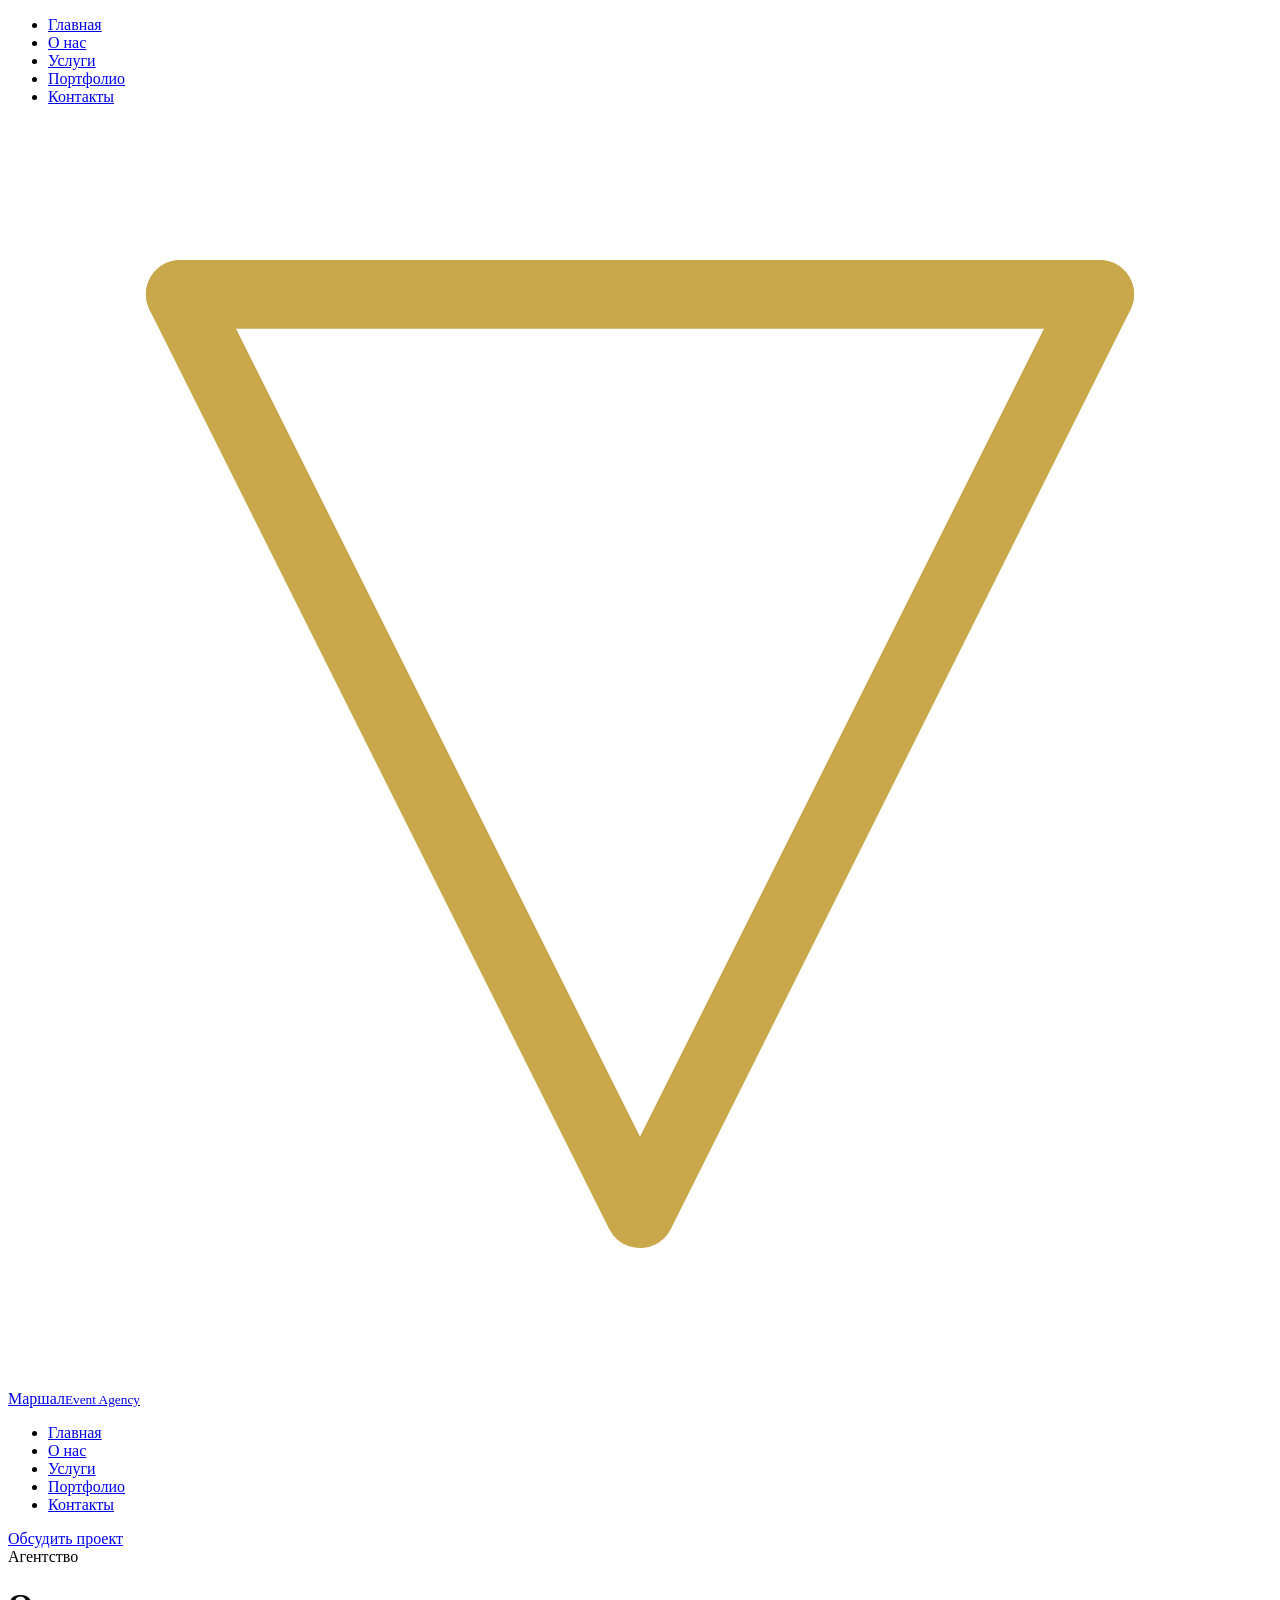
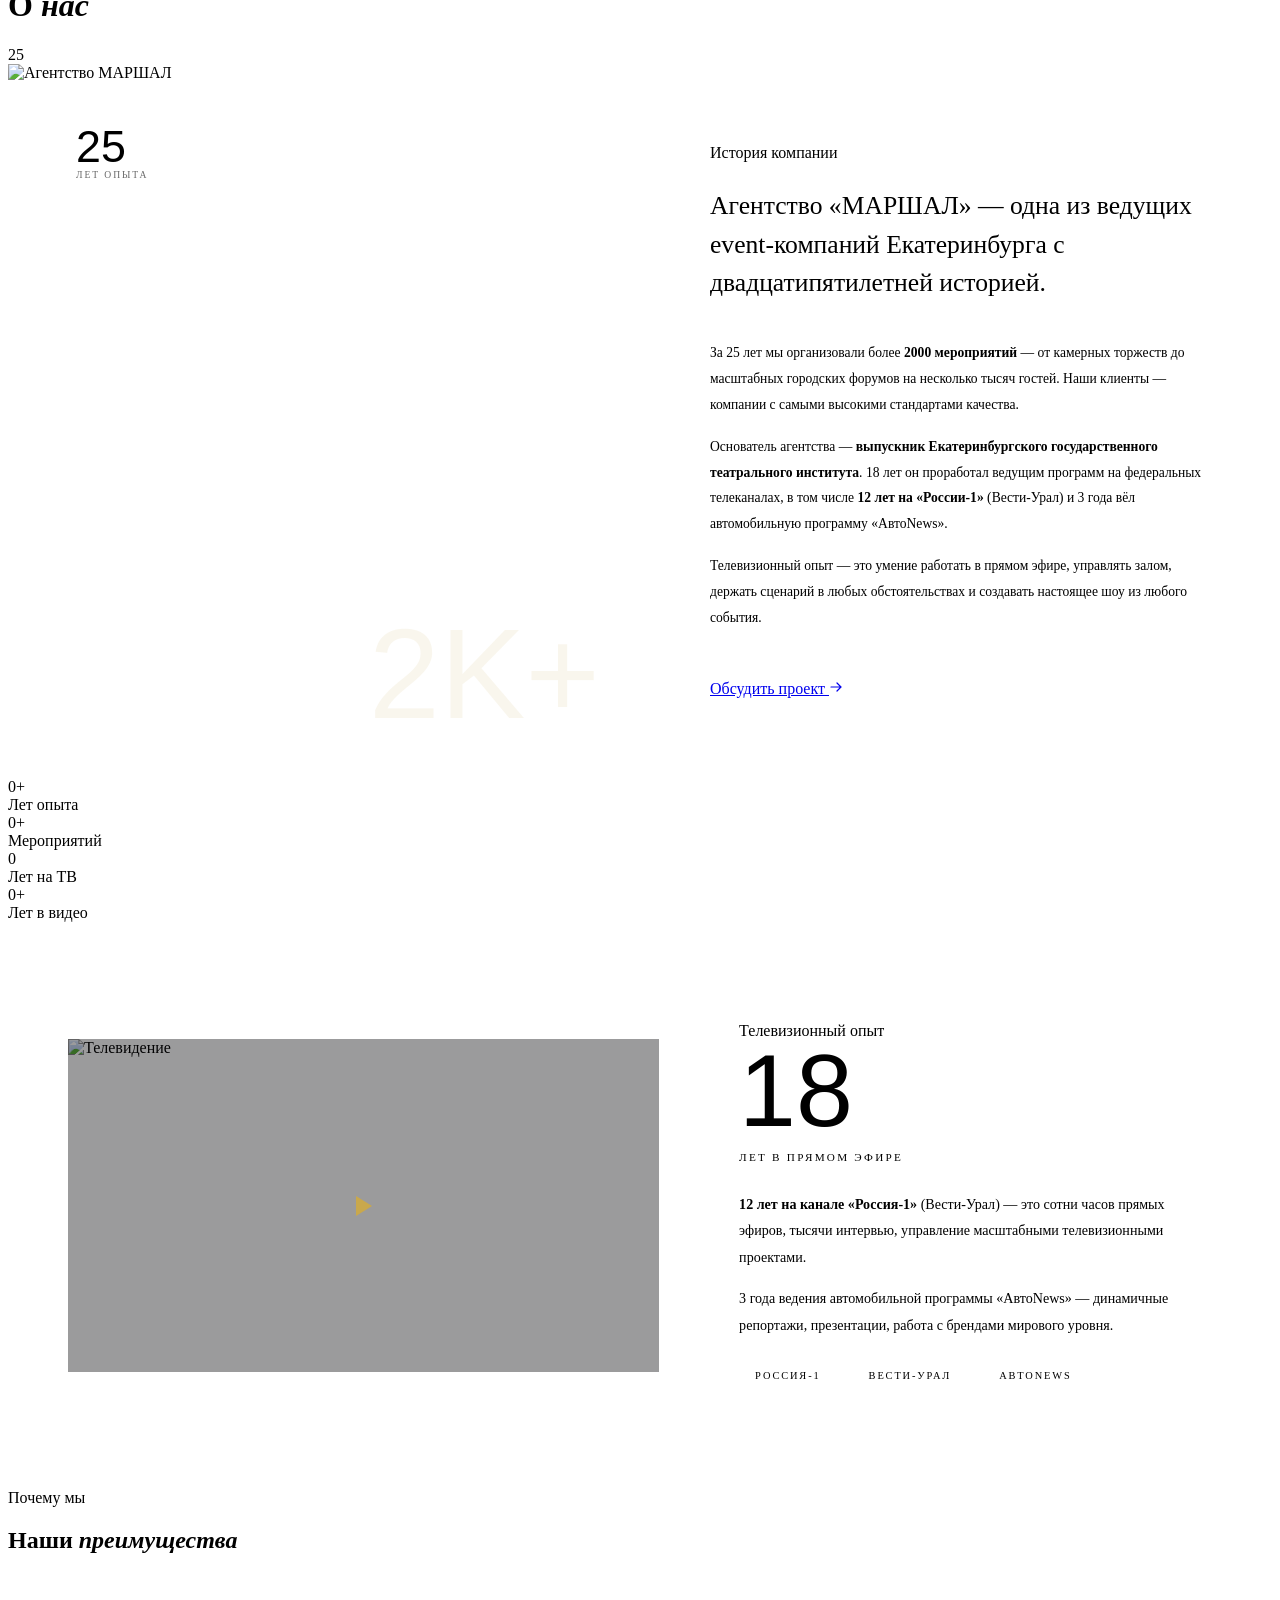
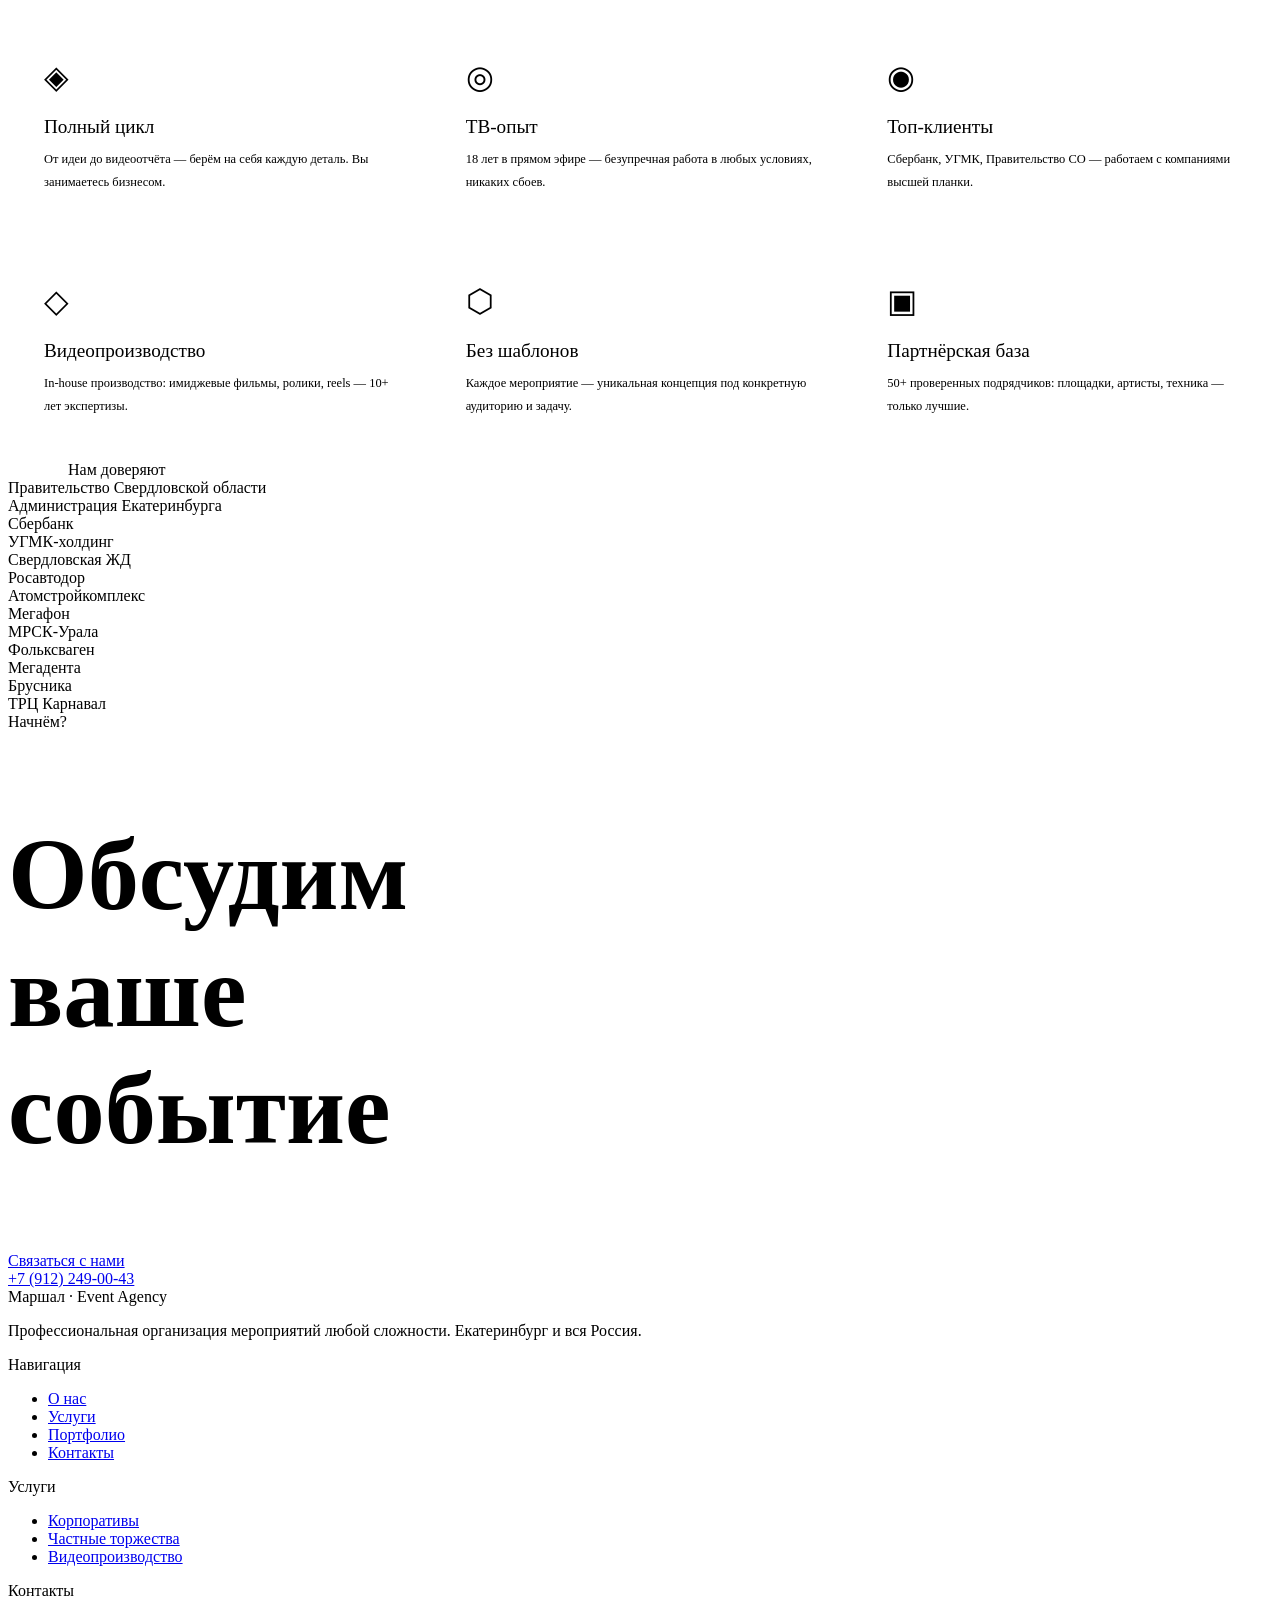
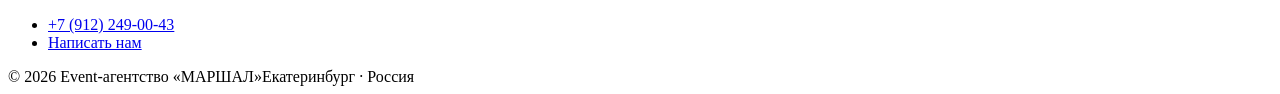
==== about.html @ 6075351e "Add files via upload" ====
<!DOCTYPE html>
<html lang="ru">
<head>
  <meta charset="UTF-8">
  <meta name="viewport" content="width=device-width, initial-scale=1.0">
  <title>О нас — МАРШАЛ Event Agency</title>
  <link rel="stylesheet" href="css/style.css">
  <style>
    .about-story {
      display: grid; grid-template-columns: 1fr 1fr; gap: 0;
      background: var(--dark-1);
    }
    .story-visual {
      position: relative; overflow: hidden; min-height: 600px;
      background: var(--dark-3);
    }
    .story-visual img { width: 100%; height: 100%; object-fit: cover; }
    .story-visual-num {
      position: absolute; bottom: 40px; right: 40px;
      font-family: 'Bebas Neue', sans-serif;
      font-size: 8rem; color: rgba(201,168,76,0.1); line-height: 1;
    }
    .story-visual-badge {
      position: absolute; top: 40px; left: 40px;
      background: var(--gold); padding: 20px 28px;
    }
    .badge-num {
      font-family: 'Bebas Neue', sans-serif; font-size: 2.8rem;
      color: var(--black); line-height: 1;
    }
    .badge-label {
      font-size: 0.6rem; letter-spacing: 0.2em; text-transform: uppercase;
      color: rgba(0,0,0,0.6);
    }
    .story-text {
      padding: 80px 70px;
      display: flex; flex-direction: column; justify-content: center;
    }
    .story-lead {
      font-family: 'Cormorant Garamond', serif;
      font-size: clamp(1.4rem, 2vw, 2.2rem);
      font-weight: 300; color: var(--cream); line-height: 1.5; margin-bottom: 24px;
    }
    .story-body { font-size: 0.85rem; line-height: 1.9; color: var(--cream-dim); }
    .story-body p + p { margin-top: 16px; }
    .story-body strong { color: var(--cream); }

    .strengths-grid {
      display: grid; grid-template-columns: repeat(3,1fr);
      gap: 1px; background: var(--border-dark); border: 1px solid var(--border-dark);
      margin-top: 60px;
    }
    .strength-item {
      background: var(--dark-1); padding: 44px 36px;
      position: relative; overflow: hidden;
      transition: background 0.3s;
    }
    .strength-item:hover { background: var(--dark-2); }
    .strength-item::after {
      content: ''; position: absolute; left: 0; bottom: 0;
      width: 0; height: 2px; background: var(--gold);
      transition: width 0.5s var(--ease-out);
    }
    .strength-item:hover::after { width: 100%; }
    .strength-icon { font-size: 2rem; color: var(--gold); margin-bottom: 20px; }
    .strength-title {
      font-family: 'Cormorant Garamond', serif;
      font-size: 1.2rem; color: var(--cream); margin-bottom: 10px;
    }
    .strength-desc { font-size: 0.78rem; line-height: 1.8; color: var(--cream-dim); }

    .tv-section {
      background: var(--dark-2); padding: 100px 60px;
      display: grid; grid-template-columns: 5fr 4fr; gap: 80px; align-items: center;
    }
    .tv-visual {
      position: relative; aspect-ratio: 16/9;
      background: var(--dark-3); overflow: hidden;
    }
    .tv-visual img { width: 100%; height: 100%; object-fit: cover; }
    .tv-play {
      position: absolute; inset: 0;
      display: flex; align-items: center; justify-content: center;
      background: rgba(7,7,8,0.4);
    }
    .tv-play-ring {
      width: 80px; height: 80px; border-radius: 50%;
      border: 2px solid var(--gold);
      display: flex; align-items: center; justify-content: center;
      transition: transform 0.3s, background 0.3s;
    }
    .tv-visual:hover .tv-play-ring { transform: scale(1.1); background: rgba(201,168,76,0.15); }
    .tv-years {
      font-family: 'Bebas Neue', sans-serif;
      font-size: clamp(4rem, 8vw, 8rem); color: var(--gold);
      line-height: 1; margin-bottom: 8px;
    }
    .tv-label { font-size: 0.7rem; letter-spacing: 0.2em; text-transform: uppercase; color: var(--cream-dim); margin-bottom: 28px; }
    .tv-text { font-size: 0.88rem; line-height: 1.9; color: var(--cream-dim); }
    .tv-text strong { color: var(--cream); }
    .tv-channels {
      display: flex; gap: 16px; flex-wrap: wrap; margin-top: 24px;
    }
    .tv-channel {
      font-size: 0.65rem; letter-spacing: 0.18em; text-transform: uppercase;
      color: var(--black); background: var(--gold); padding: 8px 16px;
    }

    @media (max-width: 900px) {
      .about-story { grid-template-columns: 1fr; }
      .story-visual { min-height: 300px; }
      .story-text { padding: 48px 24px; }
      .strengths-grid { grid-template-columns: 1fr 1fr; }
      .tv-section { grid-template-columns: 1fr; padding: 60px 24px; gap: 40px; }
    }
    @media (max-width: 600px) {
      .strengths-grid { grid-template-columns: 1fr; }
    }
  </style>
</head>
<body>
<div class="noise"></div>
<div class="cursor-dot"></div>
<div class="cursor-ring"></div>
<div class="cursor-label"></div>

<div class="mobile-overlay">
  <ul class="mobile-nav">
    <li><a href="index.html">Главная</a></li>
    <li><a href="about.html">О нас</a></li>
    <li><a href="services.html">Услуги</a></li>
    <li><a href="portfolio.html">Портфолио</a></li>
    <li><a href="contacts.html">Контакты</a></li>
  </ul>
</div>

<header class="nav">
  <a href="index.html" class="nav-logo">
    <div class="nav-logo-icon">
      <svg viewBox="0 0 22 22" fill="none"><path d="M3 3L11 19L19 3" stroke="#c9a84c" stroke-width="1.2" stroke-linecap="round" stroke-linejoin="round"/><path d="M3 3h16" stroke="#c9a84c" stroke-width="1.2" stroke-linecap="round"/></svg>
    </div>
    <div class="nav-logo-text">Маршал<small>Event Agency</small></div>
  </a>
  <ul class="nav-links">
    <li><a href="index.html">Главная</a></li>
    <li><a href="about.html" class="active">О нас</a></li>
    <li><a href="services.html">Услуги</a></li>
    <li><a href="portfolio.html">Портфолио</a></li>
    <li><a href="contacts.html">Контакты</a></li>
  </ul>
  <a href="contacts.html" class="nav-cta"><span>Обсудить проект</span></a>
  <div class="burger"><span></span><span></span><span></span></div>
</header>

<div class="inner-hero">
  <div class="inner-hero-grid"></div>
  <div class="inner-hero-content">
    <div class="inner-tag">Агентство</div>
    <h1 class="inner-title">О <em>нас</em></h1>
  </div>
  <div class="inner-hero-num">25</div>
</div>

<!-- STORY -->
<div class="about-story">
  <div class="story-visual">
    <img src="images/about-story.jpg" alt="Агентство МАРШАЛ">
    <div class="story-visual-badge">
      <div class="badge-num">25</div>
      <div class="badge-label">лет опыта</div>
    </div>
    <div class="story-visual-num">2K+</div>
  </div>
  <div class="story-text">
    <div class="s-tag" data-reveal>История компании</div>
    <p class="story-lead" data-reveal data-delay="2">
      Агентство «МАРШАЛ» — одна из ведущих event-компаний Екатеринбурга
      с двадцатипятилетней историей.
    </p>
    <div class="story-body" data-reveal data-delay="3">
      <p>
        За 25 лет мы организовали более <strong>2000 мероприятий</strong> —
        от камерных торжеств до масштабных городских форумов на несколько тысяч гостей.
        Наши клиенты — компании с самыми высокими стандартами качества.
      </p>
      <p>
        Основатель агентства — <strong>выпускник Екатеринбургского государственного
        театрального института</strong>. 18 лет он проработал ведущим программ
        на федеральных телеканалах, в том числе <strong>12 лет на «России-1»</strong>
        (Вести-Урал) и 3 года вёл автомобильную программу «АвтоNews».
      </p>
      <p>
        Телевизионный опыт — это умение работать в прямом эфире, управлять
        залом, держать сценарий в любых обстоятельствах и создавать
        настоящее шоу из любого события.
      </p>
    </div>
    <div style="margin-top:36px;" data-reveal data-delay="4">
      <a href="contacts.html" class="btn-gold">
        <span>Обсудить проект</span>
        <svg width="14" height="14" viewBox="0 0 14 14" fill="none"><path d="M2 7h10M8 3l4 4-4 4" stroke="currentColor" stroke-width="1.2" stroke-linecap="round"/></svg>
      </a>
    </div>
  </div>
</div>

<!-- STATS -->
<div class="stats-band">
  <div class="stat-col"><div class="stat-num"><span data-count="25">0</span>+</div><div class="stat-text">Лет опыта</div></div>
  <div class="stat-col"><div class="stat-num"><span data-count="2000">0</span>+</div><div class="stat-text">Мероприятий</div></div>
  <div class="stat-col"><div class="stat-num"><span data-count="18">0</span></div><div class="stat-text">Лет на ТВ</div></div>
  <div class="stat-col"><div class="stat-num"><span data-count="10">0</span>+</div><div class="stat-text">Лет в видео</div></div>
</div>

<!-- TV SECTION -->
<div class="tv-section">
  <div class="tv-visual" data-reveal>
    <img src="images/tv-bg.jpg" alt="Телевидение">
    <div class="tv-play">
      <div class="tv-play-ring">
        <svg width="20" height="24" viewBox="0 0 20 24" fill="none"><path d="M2 2l16 10L2 22V2z" fill="#c9a84c"/></svg>
      </div>
    </div>
  </div>
  <div data-reveal data-delay="2">
    <div class="s-tag">Телевизионный опыт</div>
    <div class="tv-years">18</div>
    <div class="tv-label">Лет в прямом эфире</div>
    <div class="tv-text">
      <p>
        <strong>12 лет на канале «Россия-1»</strong> (Вести-Урал) — это сотни
        часов прямых эфиров, тысячи интервью, управление масштабными
        телевизионными проектами.
      </p>
      <p style="margin-top:14px;">
        3 года ведения автомобильной программы «АвтоNews» — динамичные
        репортажи, презентации, работа с брендами мирового уровня.
      </p>
    </div>
    <div class="tv-channels" style="margin-top:24px;">
      <div class="tv-channel">Россия-1</div>
      <div class="tv-channel">Вести-Урал</div>
      <div class="tv-channel">АвтоNews</div>
    </div>
  </div>
</div>

<!-- STRENGTHS -->
<section class="section" style="background:var(--black);">
  <div class="s-tag" data-reveal>Почему мы</div>
  <h2 class="s-title" data-reveal data-delay="2">Наши <em>преимущества</em></h2>
  <div class="strengths-grid" data-reveal data-delay="3">
    <div class="strength-item">
      <div class="strength-icon">◈</div>
      <div class="strength-title">Полный цикл</div>
      <div class="strength-desc">От идеи до видеоотчёта — берём на себя каждую деталь. Вы занимаетесь бизнесом.</div>
    </div>
    <div class="strength-item">
      <div class="strength-icon">◎</div>
      <div class="strength-title">ТВ-опыт</div>
      <div class="strength-desc">18 лет в прямом эфире — безупречная работа в любых условиях, никаких сбоев.</div>
    </div>
    <div class="strength-item">
      <div class="strength-icon">◉</div>
      <div class="strength-title">Топ-клиенты</div>
      <div class="strength-desc">Сбербанк, УГМК, Правительство СО — работаем с компаниями высшей планки.</div>
    </div>
    <div class="strength-item">
      <div class="strength-icon">◇</div>
      <div class="strength-title">Видеопроизводство</div>
      <div class="strength-desc">In-house производство: имиджевые фильмы, ролики, reels — 10+ лет экспертизы.</div>
    </div>
    <div class="strength-item">
      <div class="strength-icon">⬡</div>
      <div class="strength-title">Без шаблонов</div>
      <div class="strength-desc">Каждое мероприятие — уникальная концепция под конкретную аудиторию и задачу.</div>
    </div>
    <div class="strength-item">
      <div class="strength-icon">▣</div>
      <div class="strength-title">Партнёрская база</div>
      <div class="strength-desc">50+ проверенных подрядчиков: площадки, артисты, техника — только лучшие.</div>
    </div>
  </div>
</section>

<!-- CLIENTS -->
<section class="clients-section">
  <div style="padding:0 60px;" data-reveal><div class="s-tag">Нам доверяют</div></div>
  <div class="clients-marquee-wrap">
    <div class="clients-marquee">
      <div class="client-tag"><span class="client-dot"></span>Правительство Свердловской области</div>
      <div class="client-tag"><span class="client-dot"></span>Администрация Екатеринбурга</div>
      <div class="client-tag"><span class="client-dot"></span>Сбербанк</div>
      <div class="client-tag"><span class="client-dot"></span>УГМК-холдинг</div>
      <div class="client-tag"><span class="client-dot"></span>Свердловская ЖД</div>
      <div class="client-tag"><span class="client-dot"></span>Росавтодор</div>
      <div class="client-tag"><span class="client-dot"></span>Атомстройкомплекс</div>
      <div class="client-tag"><span class="client-dot"></span>Мегафон</div>
      <div class="client-tag"><span class="client-dot"></span>МРСК-Урала</div>
      <div class="client-tag"><span class="client-dot"></span>Фольксваген</div>
      <div class="client-tag"><span class="client-dot"></span>Мегадента</div>
      <div class="client-tag"><span class="client-dot"></span>Брусника</div>
      <div class="client-tag"><span class="client-dot"></span>ТРЦ Карнавал</div>
    </div>
  </div>
</section>

<!-- CTA -->
<section class="cta-section" style="min-height:50vh;">
  <div class="cta-bg"></div>
  <div class="cta-grid-lines"></div>
  <div class="cta-content">
    <div class="cta-sup" data-reveal>Начнём?</div>
    <h2 class="cta-title" style="font-size:clamp(3.5rem,8vw,8rem);" data-reveal data-delay="2">
      Обсудим<br><span class="gold">ваше</span><br>событие
    </h2>
    <div class="cta-actions" data-reveal data-delay="3" style="margin-top:32px;">
      <a href="contacts.html" class="btn-gold"><span>Связаться с нами</span></a>
    </div>
    <a href="tel:+79122490043" class="cta-phone" data-reveal data-delay="4">+7 (912) 249-00-43</a>
  </div>
</section>

<footer>
  <div class="footer-top">
    <div><div class="footer-logo">Маршал <span>·</span> Event Agency</div><p class="footer-tag">Профессиональная организация мероприятий любой сложности. Екатеринбург и вся Россия.</p></div>
    <div><div class="f-col-title">Навигация</div><ul class="f-links"><li><a href="about.html">О нас</a></li><li><a href="services.html">Услуги</a></li><li><a href="portfolio.html">Портфолио</a></li><li><a href="contacts.html">Контакты</a></li></ul></div>
    <div><div class="f-col-title">Услуги</div><ul class="f-links"><li><a href="services.html">Корпоративы</a></li><li><a href="services.html">Частные торжества</a></li><li><a href="services.html">Видеопроизводство</a></li></ul></div>
    <div><div class="f-col-title">Контакты</div><ul class="f-links"><li><a href="tel:+79122490043">+7 (912) 249-00-43</a></li><li><a href="contacts.html">Написать нам</a></li></ul></div>
  </div>
  <div class="footer-bottom"><span>© 2026 Event-агентство «МАРШАЛ»</span><span>Екатеринбург · Россия</span></div>
</footer>
<script src="js/main.js"></script>
</body>
</html>
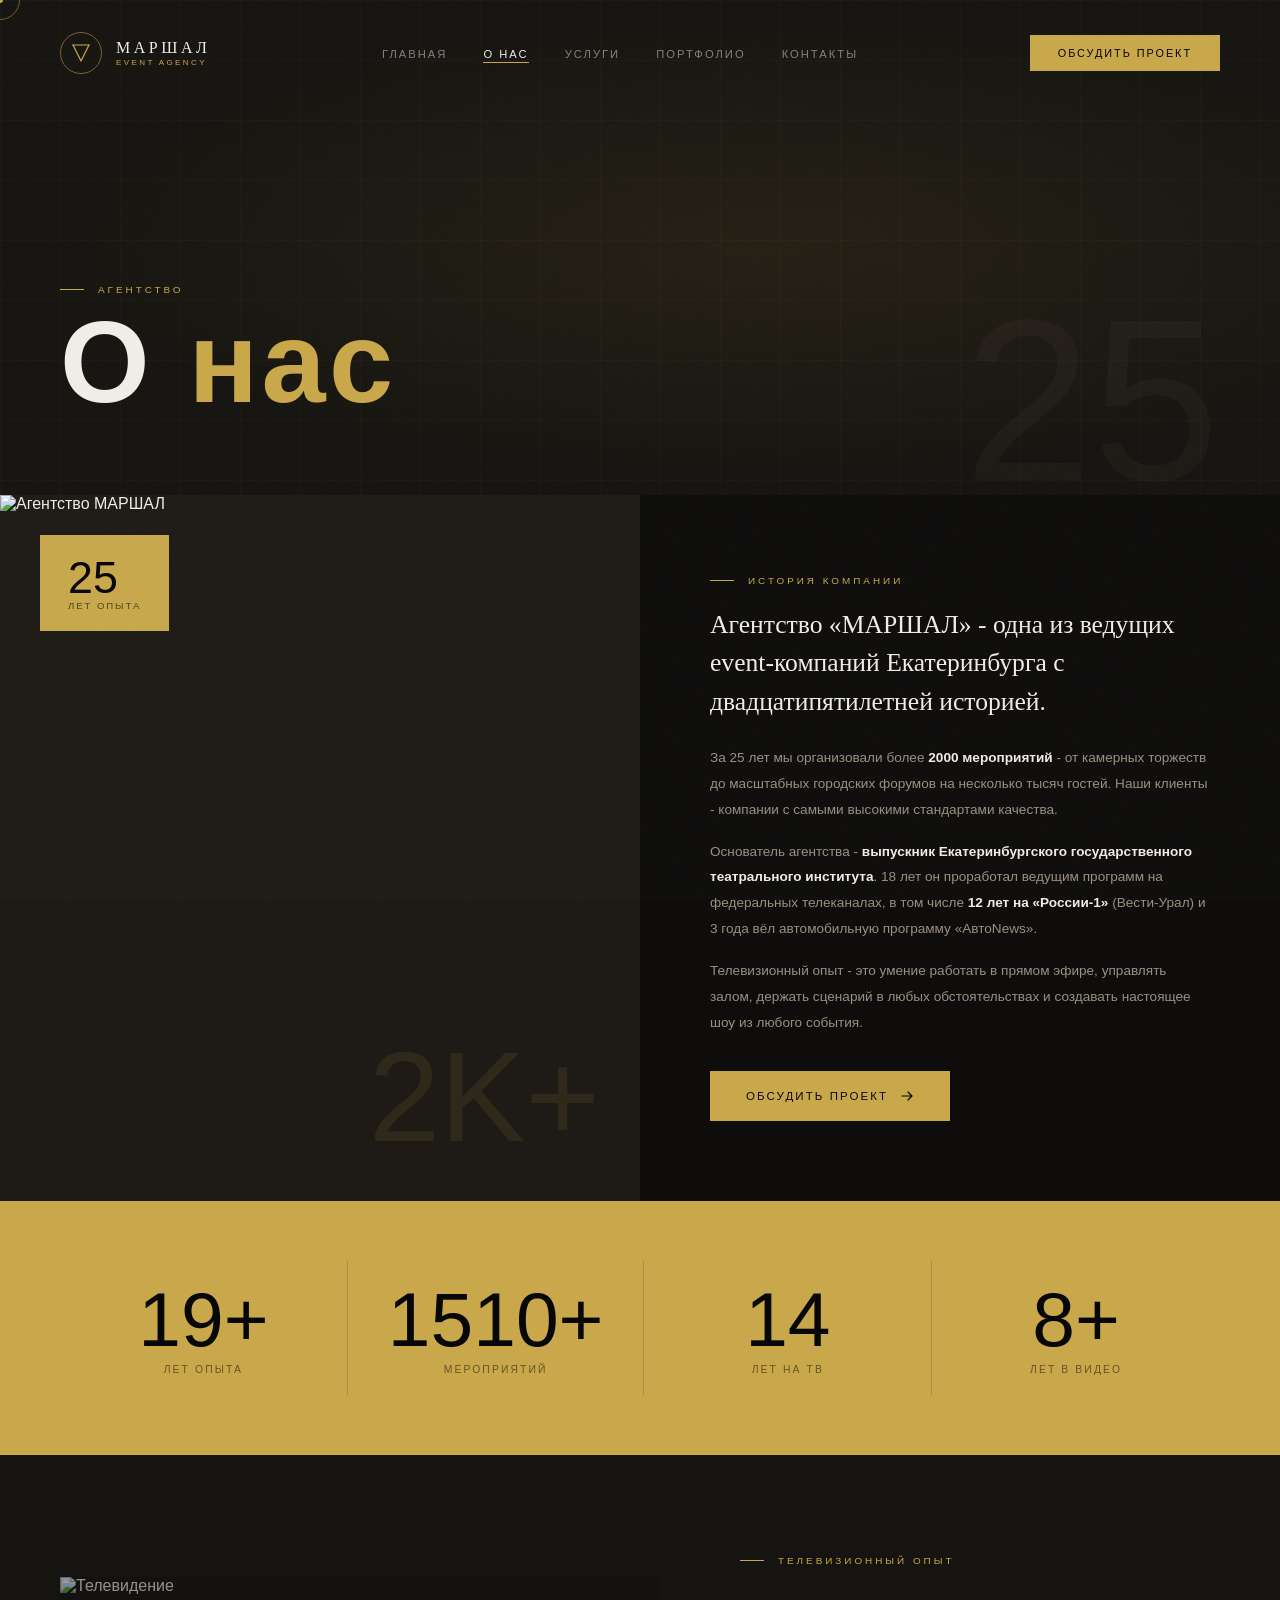
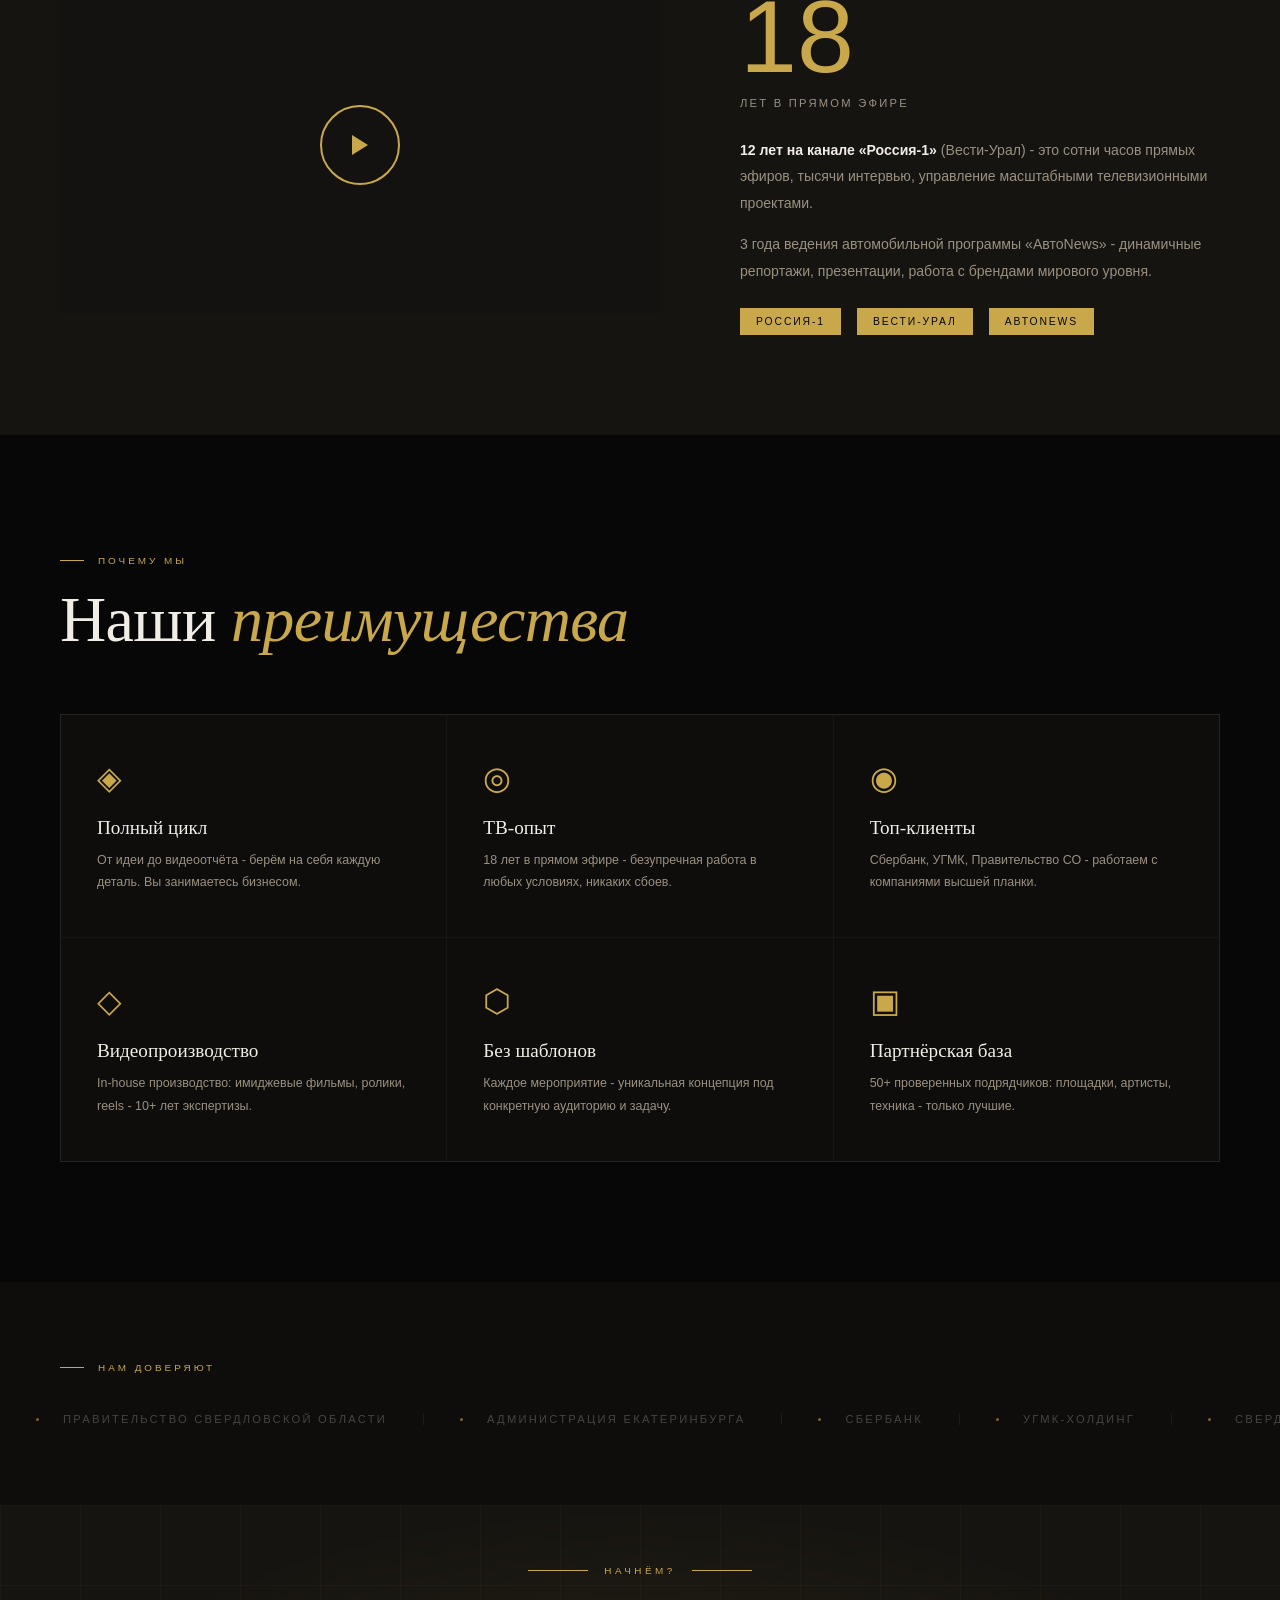
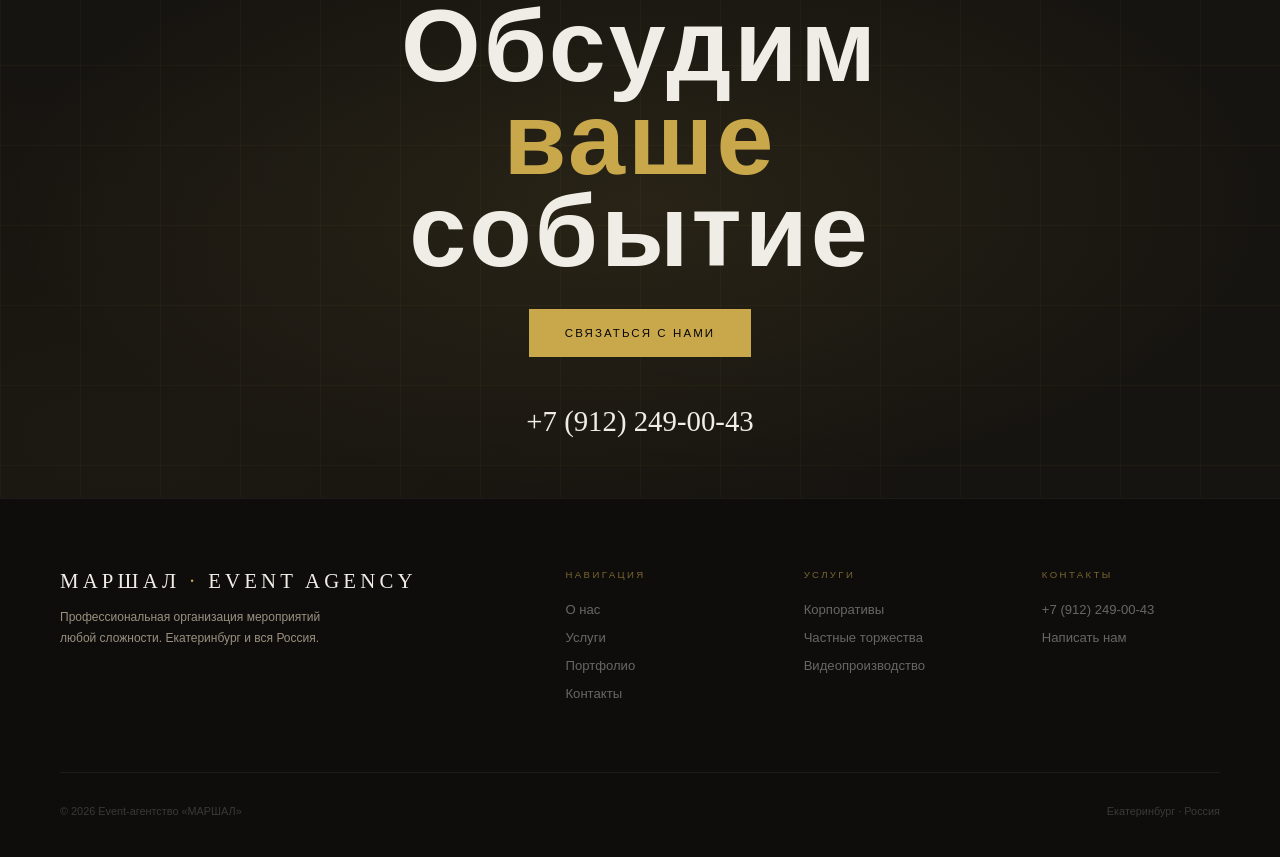
==== commit 81ed2fd9: "Add files via upload" ====
--- a/about.html
+++ b/about.html
@@ -3,7 +3,7 @@
 <head>
   <meta charset="UTF-8">
   <meta name="viewport" content="width=device-width, initial-scale=1.0">
-  <title>О нас — МАРШАЛ Event Agency</title>
+  <title>О нас - МАРШАЛ Event Agency</title>
   <link rel="stylesheet" href="css/style.css">
   <style>
     .about-story {
@@ -174,23 +174,23 @@
   <div class="story-text">
     <div class="s-tag" data-reveal>История компании</div>
     <p class="story-lead" data-reveal data-delay="2">
-      Агентство «МАРШАЛ» — одна из ведущих event-компаний Екатеринбурга
+      Агентство «МАРШАЛ» - одна из ведущих event-компаний Екатеринбурга
       с двадцатипятилетней историей.
     </p>
     <div class="story-body" data-reveal data-delay="3">
       <p>
-        За 25 лет мы организовали более <strong>2000 мероприятий</strong> —
+        За 25 лет мы организовали более <strong>2000 мероприятий</strong> -
         от камерных торжеств до масштабных городских форумов на несколько тысяч гостей.
-        Наши клиенты — компании с самыми высокими стандартами качества.
+        Наши клиенты - компании с самыми высокими стандартами качества.
       </p>
       <p>
-        Основатель агентства — <strong>выпускник Екатеринбургского государственного
+        Основатель агентства - <strong>выпускник Екатеринбургского государственного
         театрального института</strong>. 18 лет он проработал ведущим программ
         на федеральных телеканалах, в том числе <strong>12 лет на «России-1»</strong>
         (Вести-Урал) и 3 года вёл автомобильную программу «АвтоNews».
       </p>
       <p>
-        Телевизионный опыт — это умение работать в прямом эфире, управлять
+        Телевизионный опыт - это умение работать в прямом эфире, управлять
         залом, держать сценарий в любых обстоятельствах и создавать
         настоящее шоу из любого события.
       </p>
@@ -228,12 +228,12 @@
     <div class="tv-label">Лет в прямом эфире</div>
     <div class="tv-text">
       <p>
-        <strong>12 лет на канале «Россия-1»</strong> (Вести-Урал) — это сотни
+        <strong>12 лет на канале «Россия-1»</strong> (Вести-Урал) - это сотни
         часов прямых эфиров, тысячи интервью, управление масштабными
         телевизионными проектами.
       </p>
       <p style="margin-top:14px;">
-        3 года ведения автомобильной программы «АвтоNews» — динамичные
+        3 года ведения автомобильной программы «АвтоNews» - динамичные
         репортажи, презентации, работа с брендами мирового уровня.
       </p>
     </div>
@@ -253,32 +253,32 @@
     <div class="strength-item">
       <div class="strength-icon">◈</div>
       <div class="strength-title">Полный цикл</div>
-      <div class="strength-desc">От идеи до видеоотчёта — берём на себя каждую деталь. Вы занимаетесь бизнесом.</div>
+      <div class="strength-desc">От идеи до видеоотчёта - берём на себя каждую деталь. Вы занимаетесь бизнесом.</div>
     </div>
     <div class="strength-item">
       <div class="strength-icon">◎</div>
       <div class="strength-title">ТВ-опыт</div>
-      <div class="strength-desc">18 лет в прямом эфире — безупречная работа в любых условиях, никаких сбоев.</div>
+      <div class="strength-desc">18 лет в прямом эфире - безупречная работа в любых условиях, никаких сбоев.</div>
     </div>
     <div class="strength-item">
       <div class="strength-icon">◉</div>
       <div class="strength-title">Топ-клиенты</div>
-      <div class="strength-desc">Сбербанк, УГМК, Правительство СО — работаем с компаниями высшей планки.</div>
+      <div class="strength-desc">Сбербанк, УГМК, Правительство СО - работаем с компаниями высшей планки.</div>
     </div>
     <div class="strength-item">
       <div class="strength-icon">◇</div>
       <div class="strength-title">Видеопроизводство</div>
-      <div class="strength-desc">In-house производство: имиджевые фильмы, ролики, reels — 10+ лет экспертизы.</div>
+      <div class="strength-desc">In-house производство: имиджевые фильмы, ролики, reels - 10+ лет экспертизы.</div>
     </div>
     <div class="strength-item">
       <div class="strength-icon">⬡</div>
       <div class="strength-title">Без шаблонов</div>
-      <div class="strength-desc">Каждое мероприятие — уникальная концепция под конкретную аудиторию и задачу.</div>
+      <div class="strength-desc">Каждое мероприятие - уникальная концепция под конкретную аудиторию и задачу.</div>
     </div>
     <div class="strength-item">
       <div class="strength-icon">▣</div>
       <div class="strength-title">Партнёрская база</div>
-      <div class="strength-desc">50+ проверенных подрядчиков: площадки, артисты, техника — только лучшие.</div>
+      <div class="strength-desc">50+ проверенных подрядчиков: площадки, артисты, техника - только лучшие.</div>
     </div>
   </div>
 </section>
--- a/css/style.css
+++ b/css/style.css
@@ -0,0 +1,1011 @@
+@import url('https://fonts.googleapis.com/css2?family=Cormorant+Garamond:ital,wght@0,300;0,400;0,500;0,600;1,300;1,400;1,600&family=Inter:wght@300;400;500;600&family=Bebas+Neue&display=swap');
+
+/* ════════════════════════════════
+   VARIABLES & RESET
+════════════════════════════════ */
+:root {
+  --black:     #070708;
+  --dark-1:    #0e0d0c;
+  --dark-2:    #161410;
+  --dark-3:    #1e1b16;
+  --gold:      #c9a84c;
+  --gold-2:    #e8c96a;
+  --gold-dim:  #7a6530;
+  --bronze:    #8b6530;
+  --cream:     #f0ede6;
+  --cream-dim: #9a9080;
+  --white:     #ffffff;
+  --border:    rgba(201,168,76,0.18);
+  --border-dark: rgba(255,255,255,0.06);
+  --r: 0px;
+  --ease-out:  cubic-bezier(0.16, 1, 0.3, 1);
+  --ease-in:   cubic-bezier(0.7, 0, 0.84, 0);
+  --ease-io:   cubic-bezier(0.37, 0, 0.63, 1);
+}
+
+*, *::before, *::after { box-sizing: border-box; margin: 0; padding: 0; }
+html { font-size: 16px; scroll-behavior: smooth; }
+body {
+  font-family: 'Inter', sans-serif;
+  background: var(--black);
+  color: var(--cream);
+  overflow-x: hidden;
+  cursor: none;
+}
+img { display: block; max-width: 100%; }
+a { color: inherit; text-decoration: none; }
+button { font-family: inherit; border: none; background: none; cursor: none; }
+
+/* ════════════════════════════════
+   CUSTOM CURSOR
+════════════════════════════════ */
+.cursor-dot {
+  position: fixed; width: 6px; height: 6px;
+  background: var(--gold); border-radius: 50%;
+  pointer-events: none; z-index: 9999;
+  transform: translate(-50%,-50%);
+  transition: transform 0.1s ease, width 0.3s var(--ease-out), height 0.3s var(--ease-out);
+}
+.cursor-ring {
+  position: fixed; width: 40px; height: 40px;
+  border: 1px solid rgba(201,168,76,0.5);
+  border-radius: 50%;
+  pointer-events: none; z-index: 9998;
+  transform: translate(-50%,-50%);
+  transition: transform 0.5s var(--ease-out), width 0.4s var(--ease-out), height 0.4s var(--ease-out), opacity 0.3s, border-color 0.3s;
+}
+.cursor-ring.hovered {
+  width: 70px; height: 70px;
+  border-color: var(--gold);
+}
+.cursor-ring.play-hover {
+  width: 90px; height: 90px;
+  border-color: var(--gold);
+  background: rgba(201,168,76,0.08);
+}
+.cursor-label {
+  position: fixed; pointer-events: none; z-index: 9997;
+  font-size: 0.58rem; letter-spacing: 0.15em; text-transform: uppercase;
+  color: var(--gold); transform: translate(-50%,-50%);
+  opacity: 0; transition: opacity 0.3s;
+  white-space: nowrap;
+}
+.cursor-label.show { opacity: 1; }
+
+/* ════════════════════════════════
+   PAGE LOADER
+════════════════════════════════ */
+.loader {
+  position: fixed; inset: 0; z-index: 8000;
+  background: var(--black);
+  display: flex; align-items: center; justify-content: center;
+  flex-direction: column; gap: 32px;
+  transition: opacity 0.8s var(--ease-in), visibility 0.8s;
+}
+.loader.out { opacity: 0; visibility: hidden; }
+.loader-logo {
+  font-family: 'Cormorant Garamond', serif;
+  font-size: clamp(2.5rem, 6vw, 5rem);
+  font-weight: 300; letter-spacing: 0.4em;
+  text-transform: uppercase; color: var(--cream);
+  overflow: hidden; display: flex;
+}
+.loader-logo-char {
+  display: inline-block;
+  transform: translateY(100%);
+  animation: char-in 0.8s var(--ease-out) forwards;
+}
+.loader-sub {
+  font-size: 0.65rem; letter-spacing: 0.35em; text-transform: uppercase;
+  color: var(--gold); opacity: 0;
+  animation: fade-in 0.6s 1s ease forwards;
+}
+.loader-bar-wrap {
+  width: 240px; height: 1px; background: rgba(255,255,255,0.1);
+  position: relative; overflow: hidden;
+}
+.loader-bar {
+  position: absolute; top: 0; left: 0; height: 100%;
+  background: var(--gold);
+  animation: bar-fill 1.6s var(--ease-out) forwards;
+}
+@keyframes char-in { to { transform: translateY(0); } }
+@keyframes fade-in { to { opacity: 1; } }
+@keyframes bar-fill { from { width: 0; } to { width: 100%; } }
+
+/* ════════════════════════════════
+   NAV
+════════════════════════════════ */
+.nav {
+  position: fixed; top: 0; left: 0; right: 0; z-index: 500;
+  padding: 32px 60px;
+  display: flex; align-items: center; justify-content: space-between;
+  transition: padding 0.5s var(--ease-out), background 0.5s;
+}
+.nav.scrolled {
+  padding: 18px 60px;
+  background: rgba(7,7,8,0.92);
+  backdrop-filter: blur(24px);
+  border-bottom: 1px solid var(--border-dark);
+}
+.nav-logo {
+  display: flex; align-items: center; gap: 14px;
+}
+.nav-logo-icon {
+  width: 42px; height: 42px;
+  border-radius: 50%;
+  border: 1px solid var(--gold-dim);
+  display: flex; align-items: center; justify-content: center;
+}
+.nav-logo-icon svg { width: 22px; height: 22px; }
+.nav-logo-text {
+  font-family: 'Cormorant Garamond', serif;
+  font-size: 1rem; font-weight: 500;
+  letter-spacing: 0.22em; text-transform: uppercase;
+  color: var(--cream); line-height: 1;
+}
+.nav-logo-text small {
+  display: block; font-size: 0.5rem; letter-spacing: 0.3em;
+  color: var(--gold); font-family: 'Inter', sans-serif;
+  font-weight: 400; margin-top: 3px;
+}
+.nav-links {
+  display: flex; list-style: none; gap: 36px;
+}
+.nav-links a {
+  font-size: 0.7rem; letter-spacing: 0.18em; text-transform: uppercase;
+  color: rgba(240,237,230,0.5);
+  transition: color 0.3s;
+  position: relative;
+}
+.nav-links a::after {
+  content: ''; position: absolute; bottom: -3px; left: 0;
+  width: 0; height: 1px; background: var(--gold);
+  transition: width 0.4s var(--ease-out);
+}
+.nav-links a:hover, .nav-links a.active { color: var(--cream); }
+.nav-links a:hover::after, .nav-links a.active::after { width: 100%; }
+.nav-cta {
+  font-size: 0.68rem; letter-spacing: 0.18em; text-transform: uppercase;
+  color: var(--black); background: var(--gold);
+  padding: 12px 28px;
+  transition: background 0.3s, color 0.3s;
+  position: relative; overflow: hidden;
+}
+.nav-cta::before {
+  content: ''; position: absolute; inset: 0;
+  background: var(--gold-2); transform: translateX(-100%);
+  transition: transform 0.4s var(--ease-out);
+}
+.nav-cta:hover::before { transform: translateX(0); }
+.nav-cta span { position: relative; z-index: 1; }
+
+/* BURGER */
+.burger {
+  display: none; width: 30px; height: 20px;
+  flex-direction: column; justify-content: space-between; cursor: pointer;
+}
+.burger span {
+  width: 100%; height: 1px; background: var(--cream);
+  transition: transform 0.4s var(--ease-out), opacity 0.3s;
+}
+.burger.active span:nth-child(1) { transform: rotate(45deg) translate(7px, 7px); }
+.burger.active span:nth-child(2) { opacity: 0; }
+.burger.active span:nth-child(3) { transform: rotate(-45deg) translate(7px, -7px); }
+
+/* MOBILE MENU */
+.mobile-overlay {
+  position: fixed; inset: 0; z-index: 400;
+  background: var(--dark-1);
+  display: flex; align-items: center; justify-content: center;
+  opacity: 0; visibility: hidden;
+  transition: opacity 0.5s var(--ease-out), visibility 0.5s;
+}
+.mobile-overlay.open { opacity: 1; visibility: visible; }
+.mobile-nav { list-style: none; text-align: center; }
+.mobile-nav li { margin: 16px 0; overflow: hidden; }
+.mobile-nav a {
+  font-family: 'Cormorant Garamond', serif;
+  font-size: clamp(2.5rem, 7vw, 5rem);
+  font-weight: 300; letter-spacing: 0.05em;
+  color: var(--cream);
+  display: inline-block;
+  transform: translateY(110%);
+  transition: transform 0.7s var(--ease-out), color 0.3s;
+}
+.mobile-overlay.open .mobile-nav a { transform: translateY(0); }
+.mobile-nav a:hover { color: var(--gold); }
+
+/* ════════════════════════════════
+   SCROLL ANIMATIONS
+════════════════════════════════ */
+[data-reveal] {
+  opacity: 0;
+  transform: translateY(50px);
+  transition: opacity 0.9s var(--ease-out), transform 0.9s var(--ease-out);
+}
+[data-reveal="left"] { transform: translateX(-60px); }
+[data-reveal="right"] { transform: translateX(60px); }
+[data-reveal="scale"] { transform: scale(0.9); }
+[data-reveal].in-view { opacity: 1; transform: none; }
+
+/* stagger delays */
+[data-delay="1"] { transition-delay: 0.1s; }
+[data-delay="2"] { transition-delay: 0.2s; }
+[data-delay="3"] { transition-delay: 0.3s; }
+[data-delay="4"] { transition-delay: 0.4s; }
+[data-delay="5"] { transition-delay: 0.5s; }
+[data-delay="6"] { transition-delay: 0.6s; }
+
+/* split text animation */
+.split-title .word {
+  overflow: hidden; display: inline-block; margin-right: 0.25em;
+}
+.split-title .char {
+  display: inline-block;
+  transform: translateY(105%);
+  transition: transform 0.8s var(--ease-out);
+}
+.split-title.in-view .char { transform: translateY(0); }
+
+/* ════════════════════════════════
+   NOISE OVERLAY
+════════════════════════════════ */
+.noise {
+  position: fixed; inset: 0; z-index: 1;
+  pointer-events: none;
+  opacity: 0.03;
+  background-image: url("data:image/svg+xml,%3Csvg viewBox='0 0 256 256' xmlns='http://www.w3.org/2000/svg'%3E%3Cfilter id='n'%3E%3CfeTurbulence type='fractalNoise' baseFrequency='0.9' numOctaves='4' stitchTiles='stitch'/%3E%3C/filter%3E%3Crect width='100%25' height='100%25' filter='url(%23n)'/%3E%3C/svg%3E");
+  background-size: 200px;
+  animation: noise-anim 0.5s steps(2) infinite;
+}
+@keyframes noise-anim {
+  0% { transform: translate(0,0); }
+  25% { transform: translate(-2px,1px); }
+  50% { transform: translate(1px,-2px); }
+  75% { transform: translate(-1px,2px); }
+  100% { transform: translate(2px,-1px); }
+}
+
+/* ════════════════════════════════
+   PAGE TRANSITION
+════════════════════════════════ */
+.page-transition {
+  position: fixed; inset: 0; z-index: 7000;
+  background: var(--gold);
+  transform: scaleY(0); transform-origin: bottom;
+  transition: transform 0.6s var(--ease-io);
+  pointer-events: none;
+}
+.page-transition.entering { transform: scaleY(1); transform-origin: bottom; }
+.page-transition.leaving { transform: scaleY(0); transform-origin: top; }
+
+/* ════════════════════════════════
+   HERO
+════════════════════════════════ */
+.hero {
+  position: relative; min-height: 100vh; min-height: 100svh;
+  display: flex; align-items: flex-end;
+  padding: 0 60px 80px;
+  overflow: hidden;
+}
+.hero-video-bg {
+  position: absolute; inset: 0; z-index: 0;
+  overflow: hidden;
+}
+.hero-video-bg video {
+  width: 100%; height: 100%;
+  object-fit: cover;
+}
+.hero-video-bg::after {
+  content: '';
+  position: absolute; inset: 0;
+  background: linear-gradient(
+    to bottom,
+    rgba(7,7,8,0.3) 0%,
+    rgba(7,7,8,0.1) 30%,
+    rgba(7,7,8,0.5) 70%,
+    rgba(7,7,8,0.92) 100%
+  );
+}
+/* fallback gradient when no video */
+.hero-video-bg.no-video {
+  background:
+    radial-gradient(ellipse at 70% 40%, rgba(201,168,76,0.12) 0%, transparent 60%),
+    radial-gradient(ellipse at 20% 80%, rgba(139,101,48,0.08) 0%, transparent 50%),
+    linear-gradient(135deg, #0a0908 0%, #131210 40%, #0e0c09 100%);
+}
+.hero-badge {
+  position: absolute; top: 140px; right: 60px;
+  z-index: 2;
+  width: 110px; height: 110px;
+  border: 1px solid var(--border);
+  border-radius: 50%;
+  display: flex; align-items: center; justify-content: center;
+  animation: spin 20s linear infinite;
+}
+.hero-badge-inner {
+  font-size: 0.52rem; letter-spacing: 0.22em;
+  text-transform: uppercase; color: var(--gold);
+  text-align: center; line-height: 2;
+}
+@keyframes spin { to { transform: rotate(360deg); } }
+.hero-content { position: relative; z-index: 2; width: 100%; }
+.hero-tag {
+  font-size: 0.65rem; letter-spacing: 0.3em; text-transform: uppercase;
+  color: var(--gold); margin-bottom: 28px;
+  display: flex; align-items: center; gap: 16px;
+  overflow: hidden;
+}
+.hero-tag-line {
+  display: inline-block;
+  width: 0; height: 1px; background: var(--gold);
+  animation: tag-line 1s 1.8s var(--ease-out) forwards;
+}
+@keyframes tag-line { to { width: 40px; } }
+.hero-tag-text {
+  transform: translateX(-20px); opacity: 0;
+  animation: tag-text 0.8s 1.8s var(--ease-out) forwards;
+}
+@keyframes tag-text { to { transform: translateX(0); opacity: 1; } }
+.hero-title {
+  font-family: 'Bebas Neue', sans-serif;
+  font-size: clamp(4rem, 11vw, 12rem);
+  line-height: 0.92;
+  letter-spacing: 0.02em;
+  color: var(--cream);
+  margin-bottom: 36px;
+}
+.hero-title .gold-word { color: var(--gold); }
+.hero-title .outline-word {
+  -webkit-text-stroke: 1px rgba(240,237,230,0.3);
+  color: transparent;
+}
+.hero-bottom {
+  display: flex; align-items: flex-end;
+  justify-content: space-between; gap: 40px;
+}
+.hero-desc {
+  font-size: 0.9rem; line-height: 1.8;
+  color: rgba(240,237,230,0.5);
+  max-width: 400px;
+}
+.hero-actions { display: flex; align-items: center; gap: 24px; flex-shrink: 0; }
+.btn-gold {
+  display: inline-flex; align-items: center; gap: 12px;
+  font-size: 0.72rem; letter-spacing: 0.18em; text-transform: uppercase;
+  color: var(--black); background: var(--gold);
+  padding: 18px 36px;
+  transition: background 0.3s;
+  position: relative; overflow: hidden;
+}
+.btn-gold::before {
+  content: ''; position: absolute; inset: 0;
+  background: var(--gold-2); transform: scaleX(0); transform-origin: left;
+  transition: transform 0.4s var(--ease-out);
+}
+.btn-gold:hover::before { transform: scaleX(1); }
+.btn-gold span, .btn-gold svg { position: relative; z-index: 1; }
+.btn-outline-gold {
+  display: inline-flex; align-items: center; gap: 10px;
+  font-size: 0.72rem; letter-spacing: 0.18em; text-transform: uppercase;
+  color: var(--gold); border: 1px solid var(--border);
+  padding: 18px 36px;
+  transition: background 0.3s, color 0.3s;
+}
+.btn-outline-gold:hover { background: rgba(201,168,76,0.1); }
+.hero-scroll-line {
+  position: absolute; left: 60px; bottom: 0;
+  width: 1px; height: 80px;
+  background: linear-gradient(to bottom, transparent, var(--gold));
+  animation: scroll-pulse 2s ease-in-out infinite;
+}
+@keyframes scroll-pulse {
+  0%,100% { opacity: 0; transform: scaleY(0.5) translateY(-10px); }
+  50% { opacity: 1; transform: scaleY(1) translateY(0); }
+}
+.hero-year {
+  position: absolute; right: 60px; bottom: 80px;
+  font-family: 'Cormorant Garamond', serif;
+  font-size: clamp(8rem, 16vw, 18rem);
+  font-weight: 300; color: rgba(240,237,230,0.03);
+  line-height: 1; pointer-events: none;
+  z-index: 1;
+}
+
+/* ════════════════════════════════
+   STORIES / REELS SECTION
+════════════════════════════════ */
+.stories-section {
+  background: var(--dark-1);
+  padding: 100px 0;
+  overflow: hidden;
+}
+.stories-header {
+  padding: 0 60px;
+  display: flex; align-items: flex-end; justify-content: space-between;
+  margin-bottom: 48px;
+}
+.stories-track-wrap {
+  position: relative;
+  overflow: hidden;
+}
+.stories-track {
+  display: flex; gap: 16px;
+  padding: 0 60px;
+  overflow-x: auto;
+  scroll-snap-type: x mandatory;
+  scrollbar-width: none;
+  cursor: grab;
+  user-select: none;
+}
+.stories-track::-webkit-scrollbar { display: none; }
+.stories-track.grabbing { cursor: grabbing; }
+.story-card {
+  flex-shrink: 0;
+  width: 260px; /* 9:16 */
+  aspect-ratio: 9/16;
+  position: relative; overflow: hidden;
+  background: var(--dark-3);
+  scroll-snap-align: start;
+  border: 1px solid var(--border-dark);
+  transition: border-color 0.3s;
+}
+.story-card:hover { border-color: var(--border); }
+.story-card iframe,
+.story-card video {
+  position: absolute; inset: 0;
+  width: 100%; height: 100%;
+  border: none; object-fit: cover;
+  pointer-events: none; /* снимается классом .playing */
+}
+/* когда видео запущено — iframe активен, оверлей скрыт */
+.story-card.playing iframe,
+.story-card.playing video {
+  pointer-events: auto;
+}
+.story-card.playing .story-card-overlay,
+.story-card.playing .story-play-btn { display: none; }
+
+.story-card-overlay {
+  position: absolute; inset: 0;
+  background: linear-gradient(to top, rgba(7,7,8,0.85) 0%, transparent 45%);
+  display: flex; align-items: flex-end; padding: 20px;
+  z-index: 2;
+  transition: opacity 0.3s;
+}
+.story-card:hover .story-card-overlay { opacity: 0.7; }
+.story-play-btn {
+  position: absolute; top: 50%; left: 50%;
+  transform: translate(-50%,-50%);
+  width: 60px; height: 60px; border-radius: 50%;
+  background: rgba(201,168,76,0.15);
+  border: 1px solid rgba(201,168,76,0.5);
+  display: flex; align-items: center; justify-content: center;
+  z-index: 3; cursor: pointer;
+  transition: background 0.3s, transform 0.3s;
+}
+.story-card:hover .story-play-btn {
+  background: var(--gold);
+  transform: translate(-50%,-50%) scale(1.1);
+}
+.story-card:hover .story-play-btn svg path { fill: var(--black); }
+.story-play-btn svg { margin-left: 3px; }
+.story-label {
+  font-family: 'Cormorant Garamond', serif;
+  font-size: 1rem; font-weight: 300; color: var(--cream);
+}
+.story-tag {
+  font-size: 0.58rem; letter-spacing: 0.15em; text-transform: uppercase;
+  color: var(--gold); margin-bottom: 4px;
+}
+.story-ph {
+  position: absolute; inset: 0;
+  background: var(--dark-3);
+  display: flex; align-items: center; justify-content: center;
+  flex-direction: column; gap: 12px;
+}
+.story-ph-icon { font-size: 2.5rem; color: var(--gold-dim); opacity: 0.4; }
+.story-ph-text { font-size: 0.6rem; letter-spacing: 0.15em; text-transform: uppercase; color: var(--cream-dim); }
+/* scroll arrows */
+.stories-arrows {
+  display: flex; gap: 8px; margin-top: 32px;
+  padding: 0 60px;
+}
+.arrow-btn {
+  width: 48px; height: 48px;
+  border: 1px solid var(--border);
+  display: flex; align-items: center; justify-content: center;
+  cursor: pointer; color: var(--cream-dim);
+  transition: background 0.3s, color 0.3s, border-color 0.3s;
+}
+.arrow-btn:hover { background: var(--gold); color: var(--black); border-color: var(--gold); }
+
+/* ════════════════════════════════
+   STATS BAND
+════════════════════════════════ */
+.stats-band {
+  background: var(--gold);
+  padding: 60px;
+  display: grid; grid-template-columns: repeat(4, 1fr);
+  gap: 0;
+}
+.stat-col {
+  padding: 20px 40px;
+  border-right: 1px solid rgba(0,0,0,0.15);
+  text-align: center;
+}
+.stat-col:last-child { border-right: none; }
+.stat-num {
+  font-family: 'Bebas Neue', sans-serif;
+  font-size: clamp(3rem, 6vw, 6rem);
+  color: var(--black); line-height: 1;
+}
+.stat-text {
+  font-size: 0.65rem; letter-spacing: 0.2em; text-transform: uppercase;
+  color: rgba(0,0,0,0.5); margin-top: 6px;
+}
+
+/* ════════════════════════════════
+   SECTION COMMONS
+════════════════════════════════ */
+.section { padding: 120px 60px; }
+.s-tag {
+  font-size: 0.62rem; letter-spacing: 0.3em; text-transform: uppercase;
+  color: var(--gold); margin-bottom: 20px;
+  display: flex; align-items: center; gap: 14px;
+}
+.s-tag::before { content: ''; width: 24px; height: 1px; background: var(--gold); }
+.s-title {
+  font-family: 'Cormorant Garamond', serif;
+  font-size: clamp(2.4rem, 5vw, 5rem);
+  font-weight: 300; line-height: 1.05; letter-spacing: -0.01em;
+  color: var(--cream);
+}
+.s-title em { font-style: italic; color: var(--gold); }
+.s-title .dim { color: rgba(240,237,230,0.3); }
+
+/* ════════════════════════════════
+   SERVICES
+════════════════════════════════ */
+.services-section { background: var(--dark-1); }
+.services-grid {
+  display: grid; grid-template-columns: repeat(3, 1fr);
+  gap: 1px; background: var(--border-dark);
+  border: 1px solid var(--border-dark);
+  margin-top: 60px;
+}
+.svc-card {
+  background: var(--dark-1);
+  padding: 48px 36px;
+  position: relative; overflow: hidden;
+  transition: background 0.4s;
+}
+.svc-card::after {
+  content: '';
+  position: absolute; bottom: 0; left: 0;
+  width: 0; height: 2px; background: var(--gold);
+  transition: width 0.5s var(--ease-out);
+}
+.svc-card:hover { background: var(--dark-2); }
+.svc-card:hover::after { width: 100%; }
+.svc-num {
+  font-family: 'Cormorant Garamond', serif;
+  font-size: 4rem; font-weight: 300;
+  color: rgba(240,237,230,0.05); line-height: 1;
+  margin-bottom: 24px;
+}
+.svc-icon { font-size: 1.8rem; color: var(--gold); margin-bottom: 20px; }
+.svc-name {
+  font-family: 'Cormorant Garamond', serif;
+  font-size: 1.4rem; font-weight: 400;
+  color: var(--cream); margin-bottom: 12px; line-height: 1.2;
+}
+.svc-desc { font-size: 0.8rem; line-height: 1.8; color: var(--cream-dim); margin-bottom: 24px; }
+.svc-price { font-size: 0.7rem; letter-spacing: 0.12em; color: var(--gold); }
+.svc-arrow {
+  position: absolute; bottom: 24px; right: 24px;
+  color: var(--border); font-size: 1.2rem;
+  transition: color 0.3s, transform 0.3s;
+}
+.svc-card:hover .svc-arrow { color: var(--gold); transform: translate(3px,-3px); }
+
+/* ════════════════════════════════
+   FILMS / VIDEOS SECTION
+════════════════════════════════ */
+.films-section { background: var(--black); padding: 100px 0; }
+.films-header { padding: 0 60px; margin-bottom: 60px; }
+.films-grid {
+  display: grid; grid-template-columns: 1fr 1fr; gap: 2px;
+  margin-bottom: 2px;
+}
+.film-card {
+  position: relative; overflow: hidden;
+  aspect-ratio: 16/9;
+  background: var(--dark-2);
+}
+.film-card.wide { grid-column: span 2; aspect-ratio: 21/9; }
+.film-card iframe {
+  position: absolute; inset: 0;
+  width: 100%; height: 100%; border: none;
+}
+.film-overlay {
+  position: absolute; inset: 0; z-index: 2;
+  background: rgba(7,7,8,0.6);
+  display: flex; align-items: center; justify-content: center;
+  flex-direction: column; gap: 20px;
+  transition: background 0.4s;
+  cursor: pointer;
+}
+.film-overlay:hover { background: rgba(7,7,8,0.3); }
+/* когда фильм запущен — iframe активен */
+.film-card.playing iframe { pointer-events: auto; }
+.film-card.playing .film-overlay { display: none; }
+.film-play-ring {
+  width: 80px; height: 80px; border-radius: 50%;
+  border: 2px solid var(--gold);
+  display: flex; align-items: center; justify-content: center;
+  transition: transform 0.3s, background 0.3s;
+}
+.film-overlay:hover .film-play-ring {
+  transform: scale(1.15);
+  background: rgba(201,168,76,0.15);
+}
+.film-play-ring svg { margin-left: 4px; }
+.film-duration {
+  font-size: 0.62rem; letter-spacing: 0.2em;
+  text-transform: uppercase; color: var(--gold);
+}
+.film-info {
+  position: absolute; bottom: 0; left: 0; right: 0; z-index: 3;
+  padding: 28px 28px 24px;
+  background: linear-gradient(to top, rgba(7,7,8,0.9), transparent);
+  opacity: 0; transition: opacity 0.3s;
+  pointer-events: none;
+}
+.film-card:hover .film-info { opacity: 1; }
+.film-cat { font-size: 0.58rem; letter-spacing: 0.2em; color: var(--gold); margin-bottom: 4px; }
+.film-name {
+  font-family: 'Cormorant Garamond', serif;
+  font-size: 1.2rem; color: var(--cream); font-weight: 300;
+}
+.film-ph {
+  position: absolute; inset: 0;
+  display: flex; align-items: center; justify-content: center;
+  background: var(--dark-2);
+}
+.film-ph-text { font-size: 0.6rem; letter-spacing: 0.15em; text-transform: uppercase; color: var(--cream-dim); opacity: 0.4; }
+
+/* ════════════════════════════════
+   ABOUT / FOUNDER SECTION
+════════════════════════════════ */
+.about-section {
+  background: var(--dark-1);
+  display: grid; grid-template-columns: 1fr 1fr; gap: 0;
+  min-height: 600px;
+}
+.about-visual {
+  position: relative; overflow: hidden;
+  background: var(--dark-3);
+}
+.about-visual img {
+  width: 100%; height: 100%; object-fit: cover;
+  transition: transform 0.8s var(--ease-out);
+}
+.about-section:hover .about-visual img { transform: scale(1.04); }
+.about-visual-overlay {
+  position: absolute; inset: 0;
+  background: linear-gradient(to right, transparent 60%, var(--dark-1) 100%);
+}
+.about-gold-strip {
+  position: absolute; left: 0; bottom: 0;
+  width: 3px; height: 60%;
+  background: linear-gradient(to top, var(--gold), transparent);
+}
+.about-text {
+  padding: 80px 70px;
+  display: flex; flex-direction: column; justify-content: center;
+}
+.about-lead {
+  font-family: 'Cormorant Garamond', serif;
+  font-size: clamp(1.4rem, 2.2vw, 2rem);
+  font-weight: 300; line-height: 1.5;
+  color: var(--cream); margin-bottom: 28px;
+}
+.about-body {
+  font-size: 0.85rem; line-height: 1.9;
+  color: var(--cream-dim);
+}
+.about-body p + p { margin-top: 16px; }
+.about-body strong { color: var(--cream); font-weight: 500; }
+.about-metrics {
+  display: grid; grid-template-columns: 1fr 1fr;
+  gap: 24px; margin-top: 40px;
+  padding-top: 40px;
+  border-top: 1px solid var(--border-dark);
+}
+.about-metric-num {
+  font-family: 'Cormorant Garamond', serif;
+  font-size: 2.4rem; font-weight: 300; color: var(--gold); line-height: 1;
+}
+.about-metric-label {
+  font-size: 0.65rem; letter-spacing: 0.15em; text-transform: uppercase;
+  color: var(--cream-dim); margin-top: 4px;
+}
+
+/* ════════════════════════════════
+   PORTFOLIO STRIP
+════════════════════════════════ */
+.portfolio-section { background: var(--black); padding: 100px 60px; }
+.portfolio-grid {
+  display: grid;
+  grid-template-columns: repeat(12, 1fr);
+  grid-auto-rows: 280px;
+  gap: 8px; margin-top: 60px;
+}
+.p-item {
+  position: relative; overflow: hidden;
+  background: var(--dark-2);
+  cursor: pointer;
+}
+.p-item:nth-child(1) { grid-column: span 7; grid-row: span 2; }
+.p-item:nth-child(2) { grid-column: span 5; }
+.p-item:nth-child(3) { grid-column: span 5; }
+.p-item:nth-child(4) { grid-column: span 4; grid-row: span 1; }
+.p-item:nth-child(5) { grid-column: span 4; }
+.p-item:nth-child(6) { grid-column: span 4; }
+.p-item img, .p-item video {
+  width: 100%; height: 100%; object-fit: cover;
+  transition: transform 0.8s var(--ease-out);
+}
+.p-item:hover img, .p-item:hover video { transform: scale(1.07); }
+.p-overlay {
+  position: absolute; inset: 0;
+  background: linear-gradient(to top, rgba(7,7,8,0.9) 0%, transparent 55%);
+  opacity: 0; transition: opacity 0.4s;
+  display: flex; align-items: flex-end; padding: 24px;
+}
+.p-item:hover .p-overlay { opacity: 1; }
+.p-cat { font-size: 0.58rem; letter-spacing: 0.2em; text-transform: uppercase; color: var(--gold); margin-bottom: 4px; }
+.p-name {
+  font-family: 'Cormorant Garamond', serif;
+  font-size: 1.2rem; color: var(--cream); font-weight: 300;
+}
+.p-ph {
+  position: absolute; inset: 0;
+  display: flex; align-items: center; justify-content: center;
+  background: linear-gradient(135deg, var(--dark-2), var(--dark-3));
+}
+.p-ph-label {
+  font-size: 0.55rem; letter-spacing: 0.2em; text-transform: uppercase; color: var(--cream-dim); opacity: 0.3;
+}
+
+/* ════════════════════════════════
+   CLIENTS MARQUEE
+════════════════════════════════ */
+.clients-section {
+  background: var(--dark-1);
+  padding: 80px 0;
+  overflow: hidden;
+}
+.clients-marquee-wrap { margin-top: 40px; overflow: hidden; }
+.clients-marquee {
+  display: flex; gap: 0;
+  animation: marquee-left 30s linear infinite;
+  white-space: nowrap; width: max-content;
+}
+.clients-marquee:hover { animation-play-state: paused; }
+.client-tag {
+  display: inline-flex; align-items: center; gap: 24px;
+  padding: 0 36px;
+  font-size: 0.7rem; letter-spacing: 0.2em; text-transform: uppercase;
+  color: rgba(240,237,230,0.25);
+  transition: color 0.3s;
+  border-right: 1px solid var(--border-dark);
+  flex-shrink: 0;
+}
+.client-tag:hover { color: var(--cream-dim); }
+.client-dot { width: 3px; height: 3px; background: var(--gold-dim); border-radius: 50%; flex-shrink: 0; }
+@keyframes marquee-left {
+  from { transform: translateX(0); }
+  to { transform: translateX(-50%); }
+}
+
+/* ════════════════════════════════
+   CTA FULLSCREEN
+════════════════════════════════ */
+.cta-section {
+  position: relative; overflow: hidden;
+  min-height: 70vh;
+  display: flex; align-items: center; justify-content: center;
+  text-align: center;
+  background: var(--dark-2);
+}
+.cta-bg {
+  position: absolute; inset: 0;
+  background:
+    radial-gradient(ellipse at 50% 50%, rgba(201,168,76,0.1) 0%, transparent 70%),
+    radial-gradient(ellipse at 10% 90%, rgba(139,101,48,0.05) 0%, transparent 50%);
+}
+.cta-grid-lines {
+  position: absolute; inset: 0;
+  background-image:
+    linear-gradient(rgba(201,168,76,0.04) 1px, transparent 1px),
+    linear-gradient(90deg, rgba(201,168,76,0.04) 1px, transparent 1px);
+  background-size: 80px 80px;
+}
+.cta-content { position: relative; z-index: 2; padding: 60px; }
+.cta-sup {
+  font-size: 0.62rem; letter-spacing: 0.35em; text-transform: uppercase;
+  color: var(--gold); margin-bottom: 24px;
+  display: flex; align-items: center; justify-content: center; gap: 16px;
+}
+.cta-sup::before, .cta-sup::after {
+  content: ''; flex: 1; max-width: 60px; height: 1px; background: var(--gold);
+}
+.cta-title {
+  font-family: 'Bebas Neue', sans-serif;
+  font-size: clamp(4rem, 10vw, 11rem);
+  line-height: 0.9; color: var(--cream);
+  letter-spacing: 0.03em; margin-bottom: 32px;
+}
+.cta-title .gold { color: var(--gold); }
+.cta-sub { font-size: 0.9rem; color: var(--cream-dim); margin-bottom: 48px; }
+.cta-actions { display: flex; justify-content: center; gap: 16px; flex-wrap: wrap; }
+.cta-phone {
+  font-family: 'Cormorant Garamond', serif;
+  font-size: 1.8rem; font-weight: 300;
+  color: var(--cream);
+  margin-top: 48px;
+  transition: color 0.3s;
+  display: block;
+}
+.cta-phone:hover { color: var(--gold); }
+
+/* ════════════════════════════════
+   FOOTER
+════════════════════════════════ */
+footer {
+  background: var(--dark-1);
+  border-top: 1px solid var(--border-dark);
+  padding: 70px 60px 40px;
+}
+.footer-top {
+  display: grid; grid-template-columns: 2.5fr 1fr 1fr 1fr;
+  gap: 60px; padding-bottom: 60px;
+  border-bottom: 1px solid var(--border-dark);
+}
+.footer-logo {
+  font-family: 'Cormorant Garamond', serif;
+  font-size: 1.3rem; font-weight: 500;
+  letter-spacing: 0.2em; text-transform: uppercase;
+  color: var(--cream);
+}
+.footer-logo span { color: var(--gold); }
+.footer-tag {
+  font-size: 0.75rem; color: var(--cream-dim); line-height: 1.8;
+  margin-top: 14px; max-width: 280px;
+}
+.f-col-title {
+  font-size: 0.6rem; letter-spacing: 0.25em; text-transform: uppercase;
+  color: var(--gold-dim); margin-bottom: 20px;
+}
+.f-links { list-style: none; }
+.f-links li { margin-bottom: 10px; }
+.f-links a {
+  font-size: 0.82rem; color: rgba(240,237,230,0.4);
+  transition: color 0.3s;
+}
+.f-links a:hover { color: var(--cream); }
+.footer-bottom {
+  padding-top: 32px;
+  display: flex; justify-content: space-between; align-items: center;
+  font-size: 0.68rem; color: rgba(240,237,230,0.2);
+}
+.footer-bottom a { color: var(--gold-dim); transition: color 0.3s; }
+.footer-bottom a:hover { color: var(--gold); }
+
+/* ════════════════════════════════
+   INNER PAGE HERO
+════════════════════════════════ */
+.inner-hero {
+  min-height: 55vh;
+  background: var(--dark-2);
+  display: flex; align-items: flex-end;
+  padding: 140px 60px 80px;
+  position: relative; overflow: hidden;
+}
+.inner-hero::before {
+  content: '';
+  position: absolute; inset: 0;
+  background:
+    radial-gradient(ellipse at 60% 50%, rgba(201,168,76,0.08) 0%, transparent 65%);
+}
+.inner-hero-grid {
+  position: absolute; inset: 0;
+  background-image:
+    linear-gradient(rgba(201,168,76,0.03) 1px, transparent 1px),
+    linear-gradient(90deg, rgba(201,168,76,0.03) 1px, transparent 1px);
+  background-size: 60px 60px;
+}
+.inner-hero-content { position: relative; z-index: 1; }
+.inner-hero-num {
+  position: absolute; right: 60px; bottom: -20px;
+  font-family: 'Bebas Neue', sans-serif;
+  font-size: clamp(8rem, 18vw, 18rem);
+  color: rgba(240,237,230,0.03);
+  line-height: 1; pointer-events: none;
+}
+.inner-tag {
+  font-size: 0.62rem; letter-spacing: 0.3em; text-transform: uppercase;
+  color: var(--gold); margin-bottom: 16px;
+  display: flex; align-items: center; gap: 14px;
+}
+.inner-tag::before { content: ''; width: 24px; height: 1px; background: var(--gold); }
+.inner-title {
+  font-family: 'Bebas Neue', sans-serif;
+  font-size: clamp(4rem, 9vw, 9rem);
+  line-height: 0.9; color: var(--cream);
+  letter-spacing: 0.03em;
+}
+.inner-title em { font-style: normal; color: var(--gold); }
+
+/* ════════════════════════════════
+   RESPONSIVE
+════════════════════════════════ */
+@media (max-width: 1100px) {
+  .nav, .nav.scrolled { padding: 20px 36px; }
+  .section { padding: 80px 36px; }
+  .hero { padding: 0 36px 70px; }
+  .stats-band { padding: 40px 36px; }
+  .services-grid { grid-template-columns: repeat(2, 1fr); }
+  .portfolio-grid { grid-auto-rows: 220px; }
+  .footer-top { grid-template-columns: 1fr 1fr; gap: 40px; }
+}
+@media (max-width: 768px) {
+  body { cursor: auto; }
+  .cursor-dot, .cursor-ring, .cursor-label { display: none; }
+  .nav, .nav.scrolled { padding: 18px 24px; }
+  .nav-links, .nav-cta { display: none; }
+  .burger { display: flex; }
+  .hero { padding: 0 24px 60px; }
+  .hero-badge { display: none; }
+  .hero-bottom { flex-direction: column; align-items: flex-start; }
+  .hero-scroll-line { left: 24px; }
+  .stories-header { padding: 0 24px; }
+  .stories-track { padding: 0 24px; }
+  .stories-arrows { padding: 0 24px; }
+  .stats-band { grid-template-columns: repeat(2, 1fr); padding: 32px 24px; }
+  .section { padding: 60px 24px; }
+  .services-grid { grid-template-columns: 1fr; }
+  .about-section { grid-template-columns: 1fr; }
+  .about-visual { min-height: 300px; }
+  .about-text { padding: 48px 24px; }
+  .portfolio-grid {
+    grid-template-columns: 1fr 1fr;
+    grid-auto-rows: 180px;
+  }
+  .p-item:nth-child(1) { grid-column: span 2; grid-row: span 1; }
+  .p-item:nth-child(2),
+  .p-item:nth-child(3),
+  .p-item:nth-child(4),
+  .p-item:nth-child(5),
+  .p-item:nth-child(6) { grid-column: span 1; }
+  .films-grid { grid-template-columns: 1fr; }
+  .films-grid .film-card.wide { grid-column: span 1; aspect-ratio: 16/9; }
+  .footer-top { grid-template-columns: 1fr; gap: 28px; }
+  .cta-section { min-height: auto; }
+  .inner-hero { padding: 120px 24px 60px; }
+  .inner-hero-num { display: none; }
+  .films-header { padding: 0 24px; }
+  .clients-section { padding: 60px 0; }
+}
+@media (max-width: 480px) {
+  .stats-band { grid-template-columns: 1fr 1fr; }
+  .portfolio-grid { grid-template-columns: 1fr; }
+  .p-item:nth-child(1) { grid-column: span 1; }
+}
+/* scrollbar */
+::-webkit-scrollbar { width: 3px; }
+::-webkit-scrollbar-track { background: var(--black); }
+::-webkit-scrollbar-thumb { background: var(--gold-dim); }
